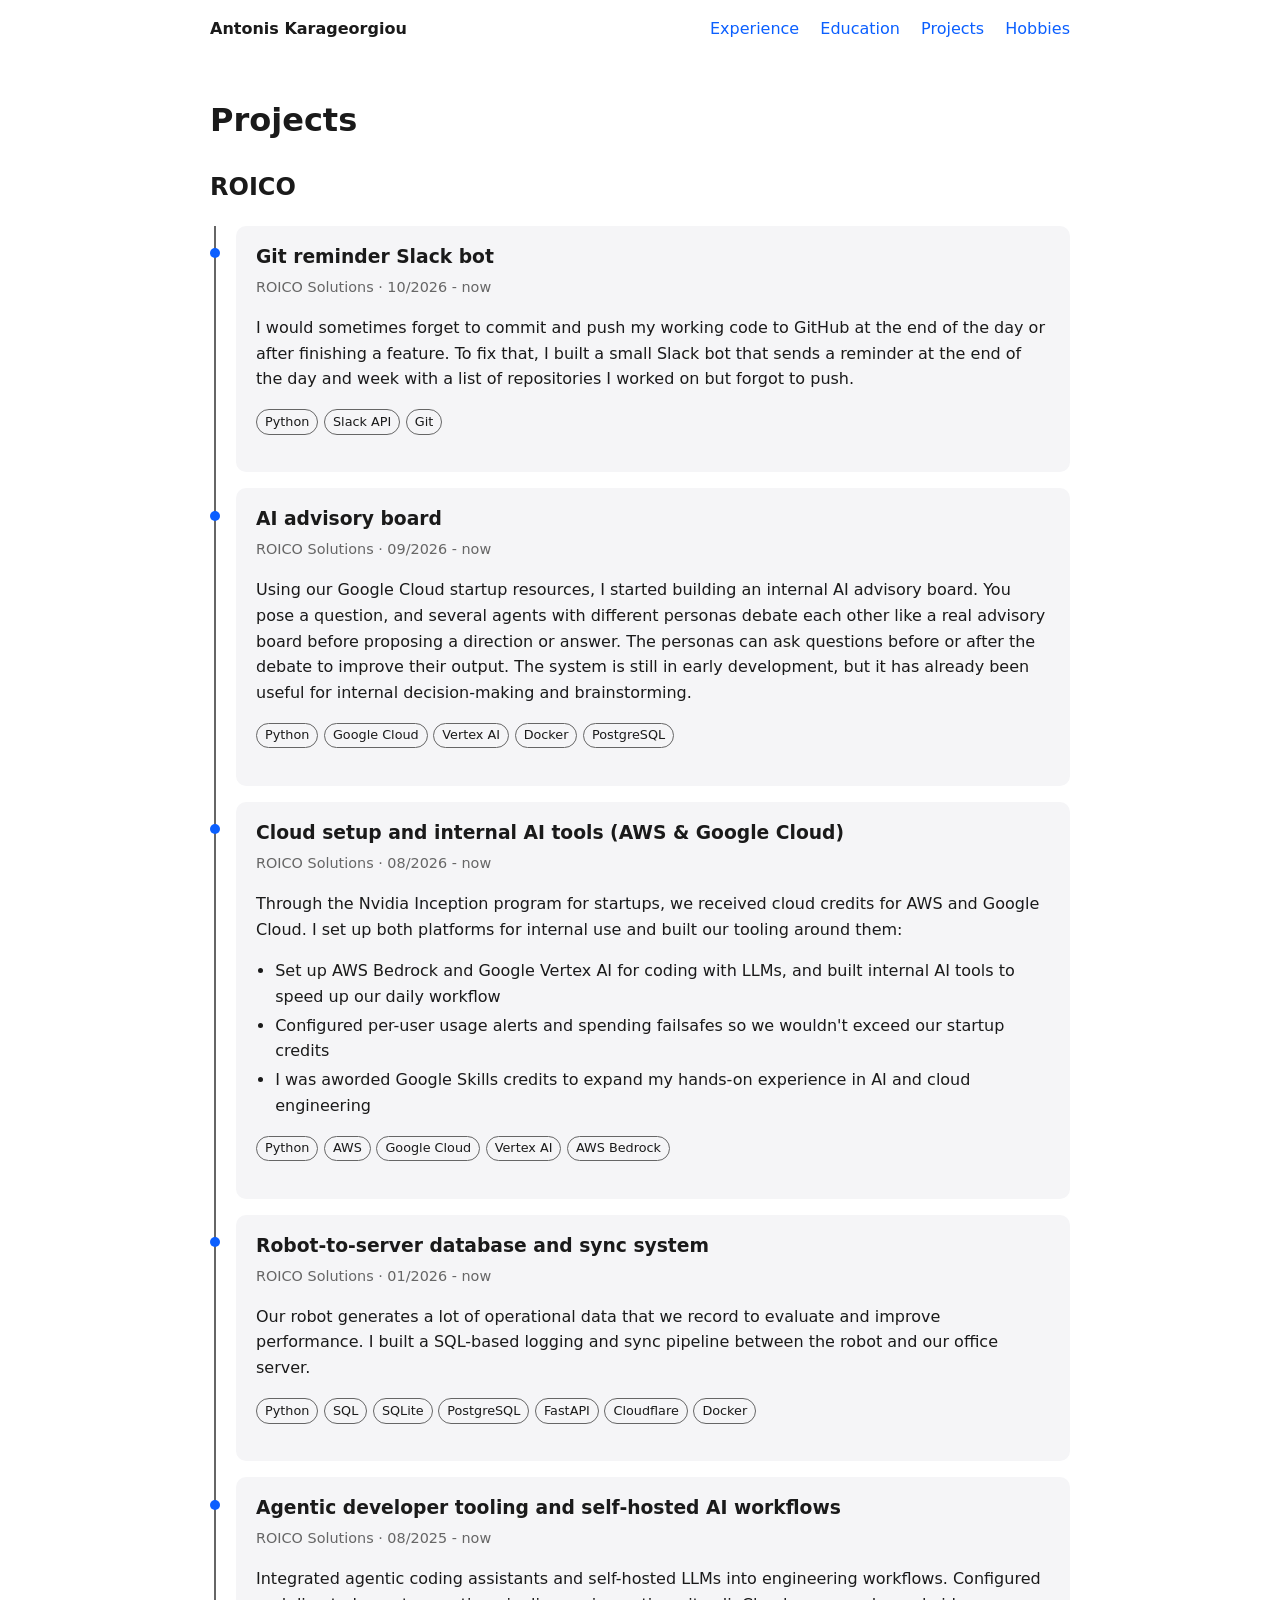
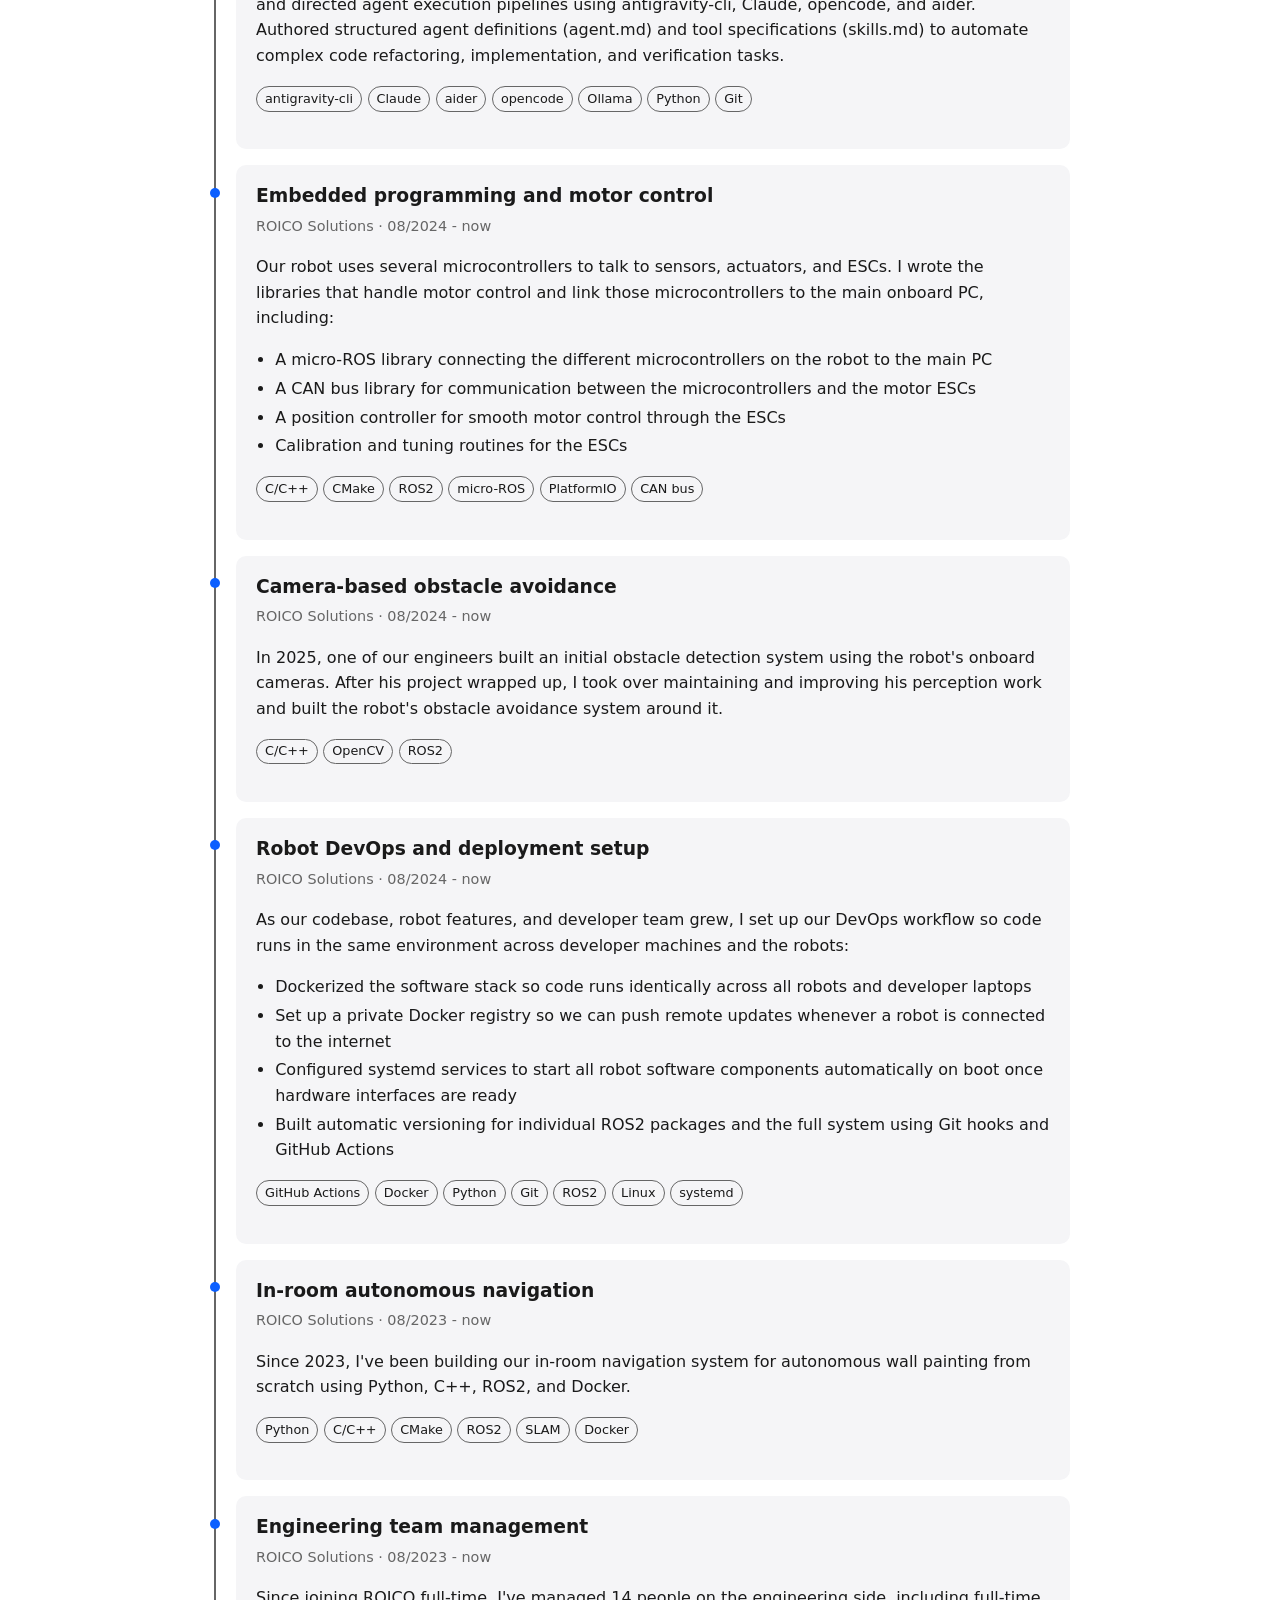
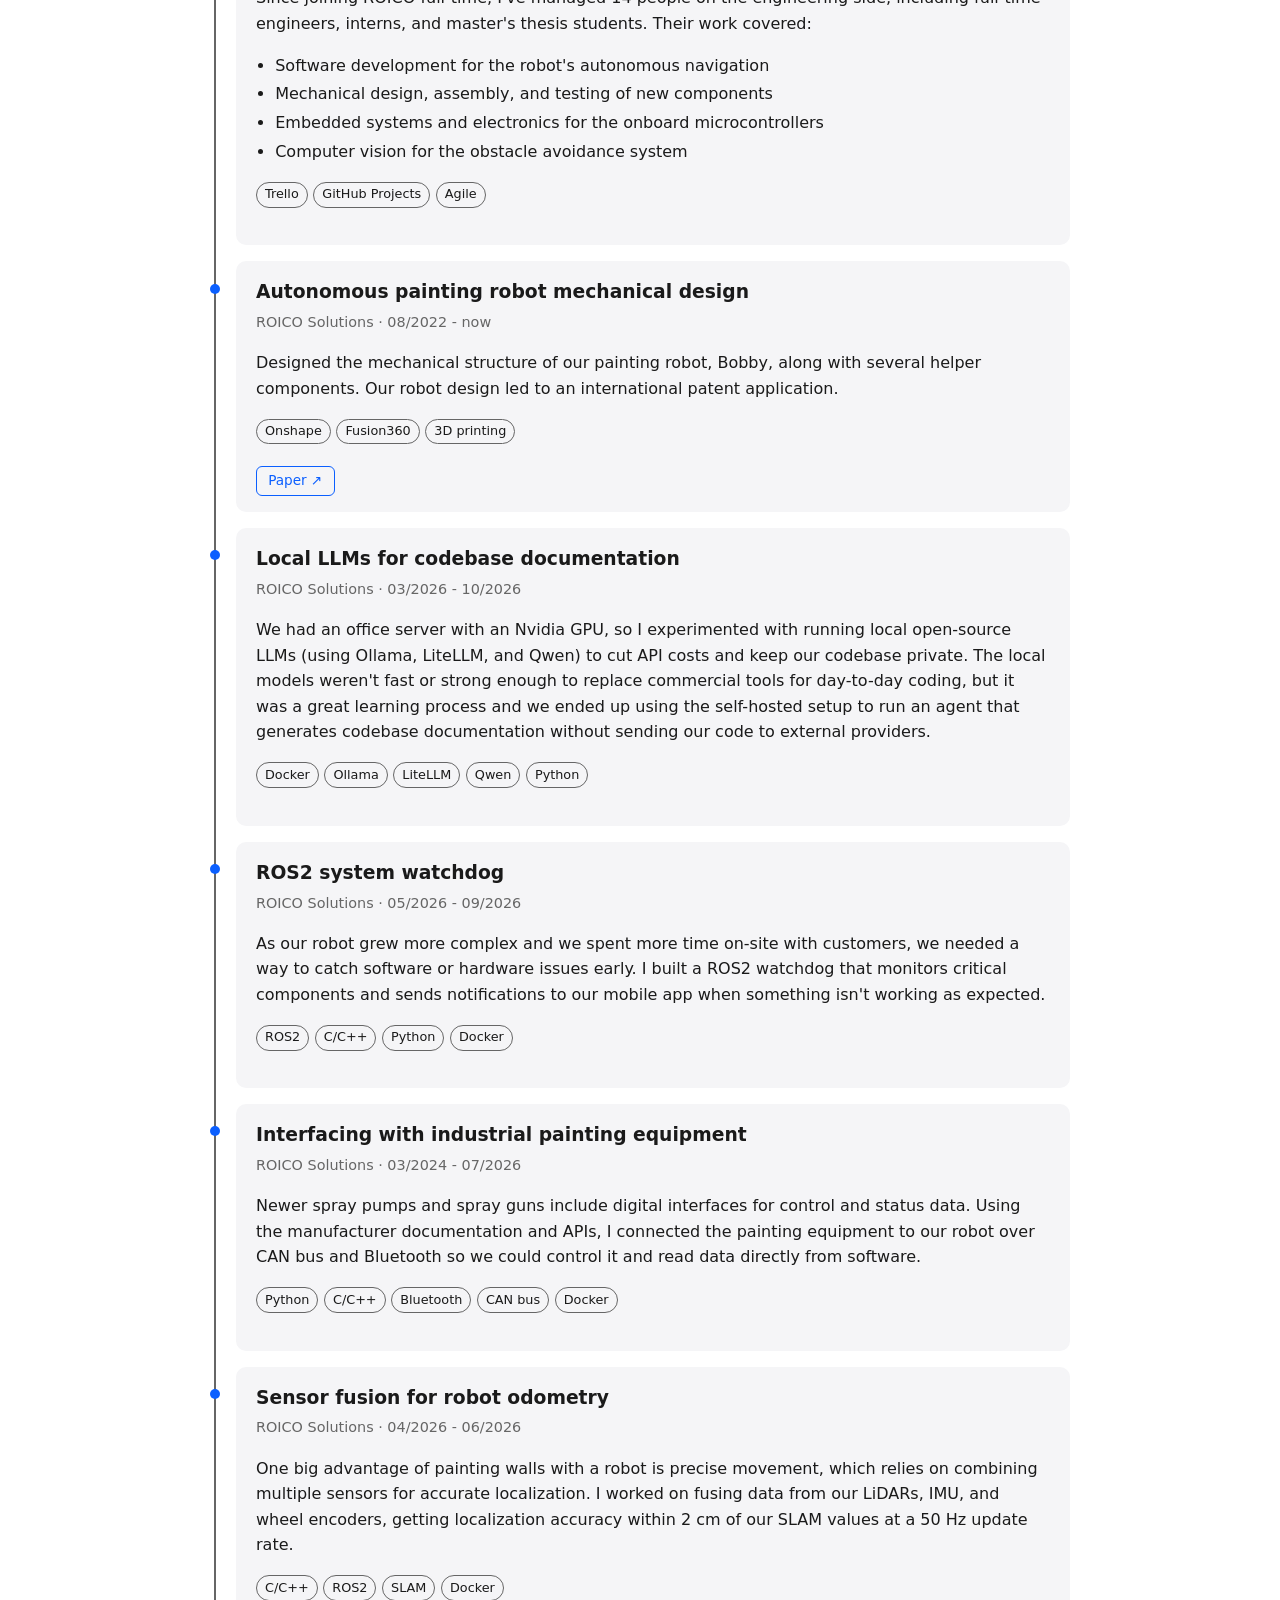
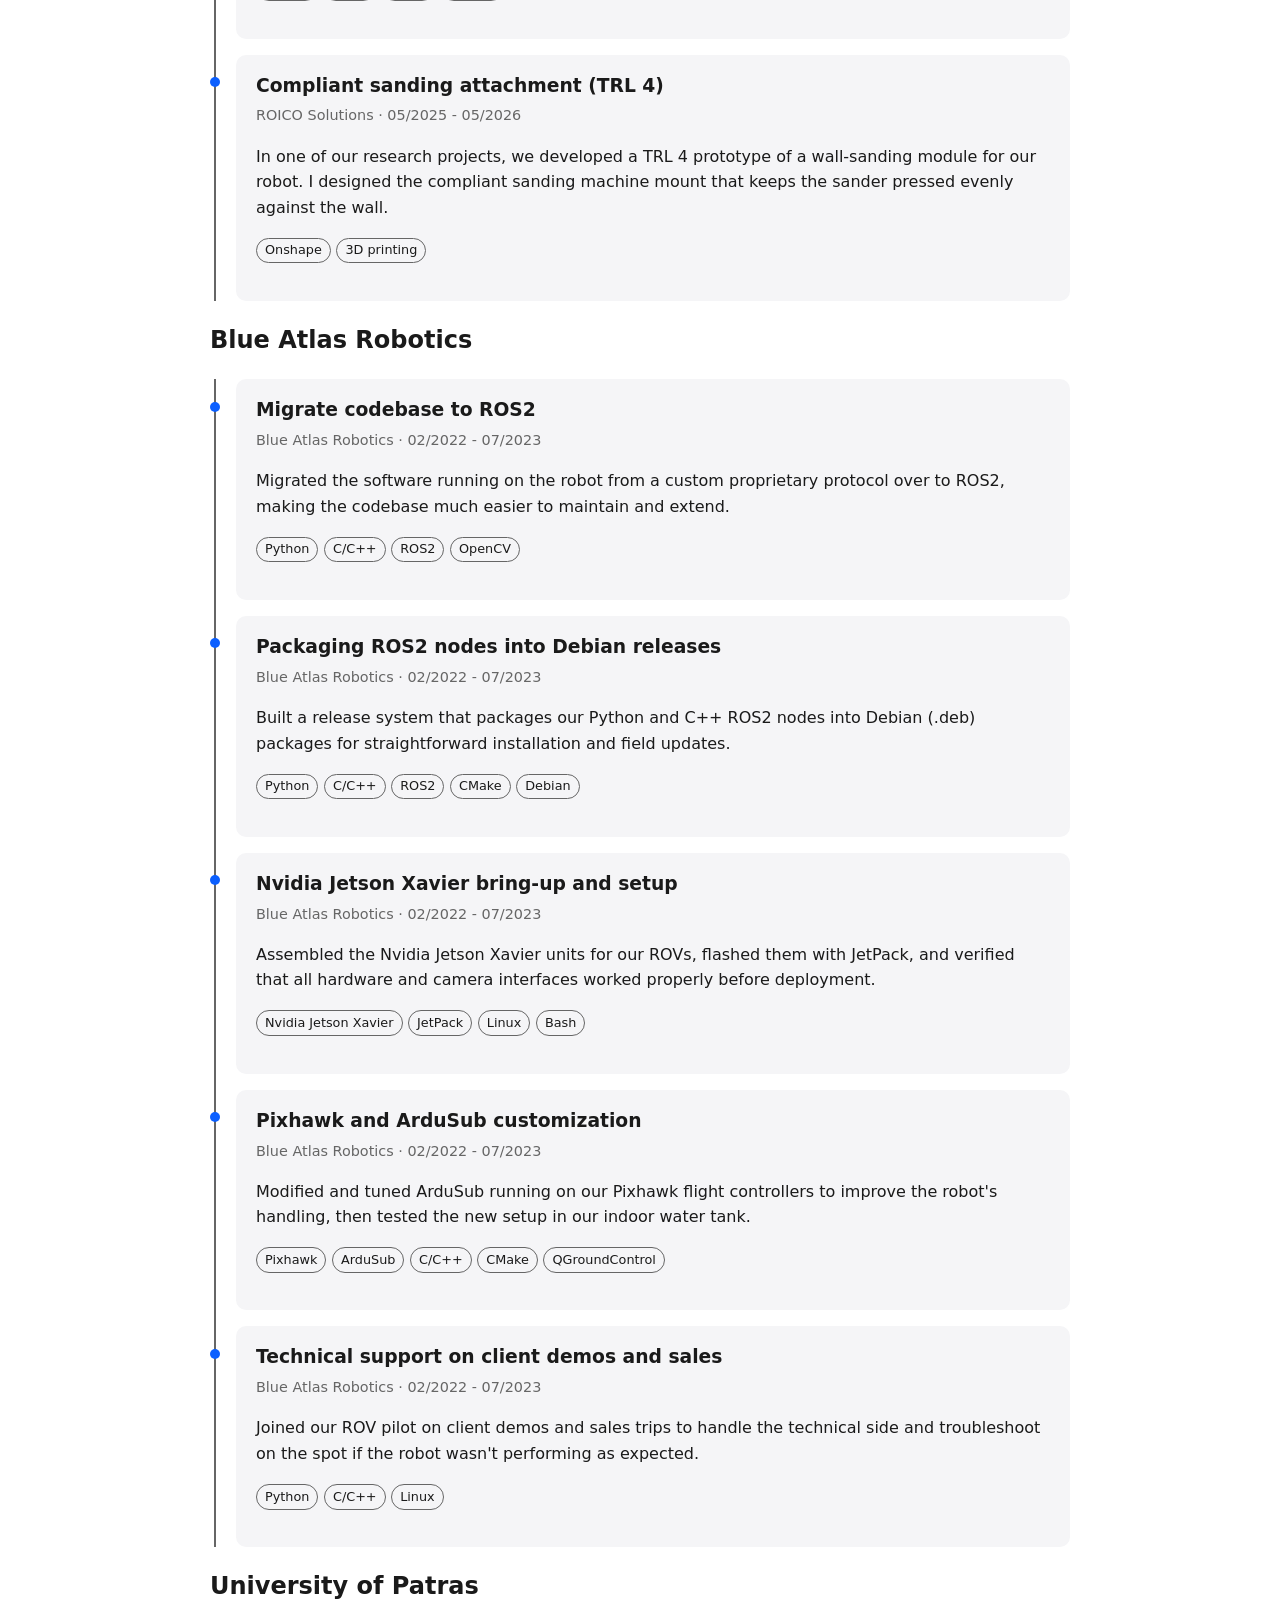
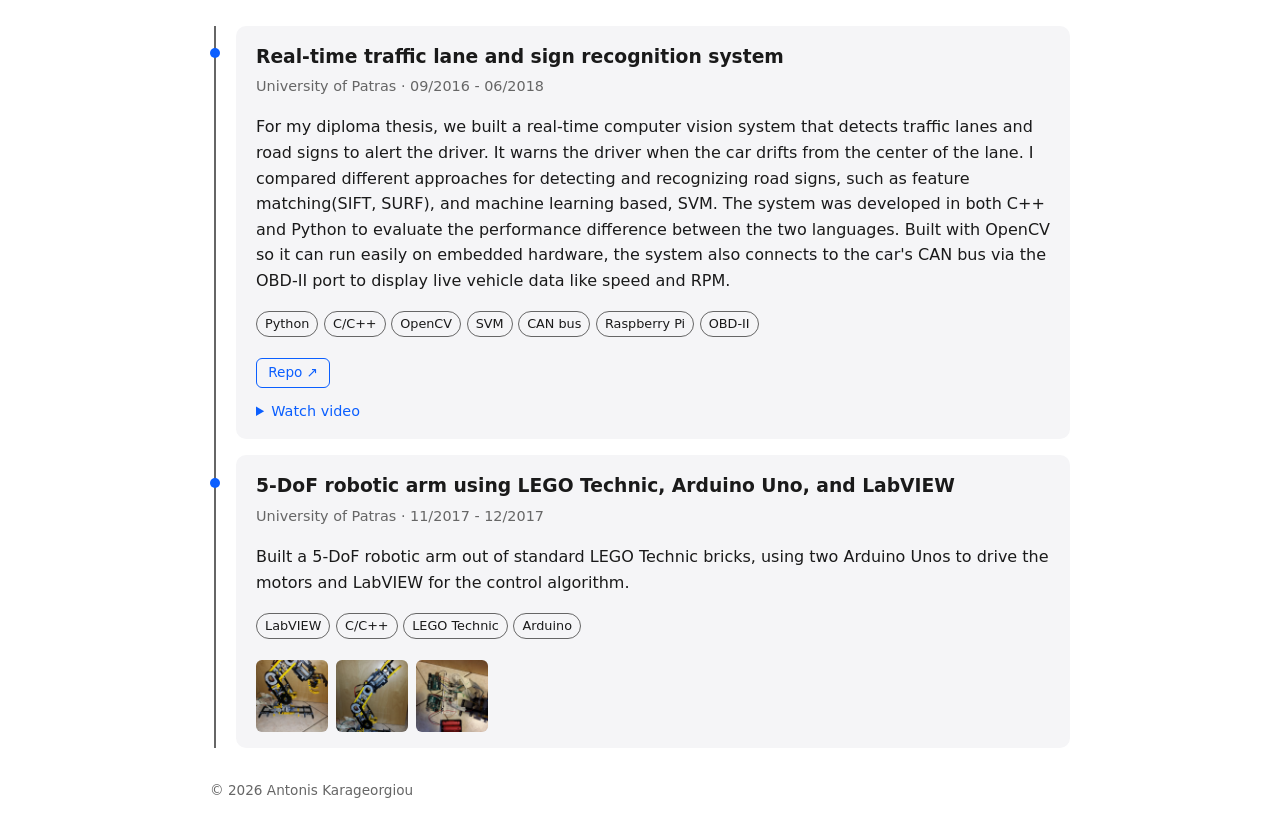
==== projects/index.html @ 55e0222f "deploy: antonikaras/cv-source@4b250786e51c00b55dc72531f0bfb9d97d640567" ====
<!doctype html>
<html lang="en">
<head>
  <meta charset="utf-8">
  <meta name="viewport" content="width=device-width, initial-scale=1">
  <title>Projects · Antonis Karageorgiou</title>
  <link rel="stylesheet" href="/assets/css/style.css">
</head>
<dialog id="lightbox">
  <button type="button" class="lb-close" aria-label="Close">×</button>
  <button type="button" class="lb-nav lb-prev" aria-label="Previous photo">‹</button>
  <img alt="">
  <button type="button" class="lb-nav lb-next" aria-label="Next photo">›</button>
  <p class="lb-count"></p>
</dialog>
<script>
  (function () {
    var dlg = document.getElementById('lightbox');
    var img = dlg.querySelector('img');
    var count = dlg.querySelector('.lb-count');
    var items = [];
    var index = 0;

    function show(i) {
      index = (i + items.length) % items.length;
      img.src = items[index].href;
      img.alt = items[index].querySelector('img').alt;
      count.textContent = items.length > 1 ? (index + 1) + ' / ' + items.length : '';
      dlg.classList.toggle('single', items.length < 2);
    }

    document.addEventListener('click', function (e) {
      var a = e.target.closest('a.thumb');
      if (a) {
        e.preventDefault();
        items = Array.prototype.slice.call(a.closest('.gallery').querySelectorAll('a.thumb'));
        show(items.indexOf(a));
        dlg.showModal();
        return;
      }
      if (!dlg.open) return;
      if (e.target.closest('.lb-prev')) show(index - 1);
      else if (e.target.closest('.lb-next')) show(index + 1);
      else if (e.target === dlg || e.target.closest('.lb-close')) dlg.close();
    });

    document.addEventListener('keydown', function (e) {
      if (!dlg.open || items.length < 2) return;
      if (e.key === 'ArrowLeft') { e.preventDefault(); show(index - 1); }
      if (e.key === 'ArrowRight') { e.preventDefault(); show(index + 1); }
    });

    var startX = null;
    dlg.addEventListener('touchstart', function (e) {
      startX = e.touches[0].clientX;
    }, { passive: true });
    dlg.addEventListener('touchend', function (e) {
      if (startX === null || items.length < 2) return;
      var dx = e.changedTouches[0].clientX - startX;
      if (Math.abs(dx) > 50) show(index + (dx < 0 ? 1 : -1));
      startX = null;
    });

    dlg.addEventListener('close', function () { img.removeAttribute('src'); });
  })();
</script>
<script>
  document.addEventListener('toggle', function (e) {
    var d = e.target;
    if (!d.matches || !d.matches('details.video-box') || !d.open) return;
    var f = d.querySelector('iframe[data-src]');
    if (f) { f.src = f.dataset.src; f.removeAttribute('data-src'); }
  }, true);
</script>

<body>
  <header class="wrap">
    <a class="brand" href="/">Antonis Karageorgiou</a>
    <nav>
      
        <a href="/experience/">Experience</a>
      
        <a href="/education/">Education</a>
      
        <a href="/projects/">Projects</a>
      
        <a href="/hobbies/">Hobbies</a>
      
    </nav>
  </header>
  <main class="wrap">
    <h1 id="projects">Projects</h1>










  
  
  
    
    
    
    
    

    <h2 id="roico-projects">ROICO</h2>
    <div class="stack">
      
        





<article class="card">
  <h3>Git reminder Slack bot</h3>
  
  <p class="meta">ROICO Solutions · 10/2026 - now</p>

  
  
    
    
      <p>I would sometimes forget to commit and push my working code to GitHub at the end of the day or after finishing a feature. To fix that, I built a small Slack bot that sends a reminder at the end of the day and week with a list of repositories I worked on but forgot to push.
</p>
    
  

  
    
  

  <p class="tags"><span>Python</span><span>Slack API</span><span>Git</span></p>

  

  

  
</article>

      
        





<article class="card">
  <h3>AI advisory board</h3>
  
  <p class="meta">ROICO Solutions · 09/2026 - now</p>

  
  
    
    
      <p>Using our Google Cloud startup resources, I started building an internal AI advisory board. You pose a question, and several agents with different personas debate each other like a real advisory board before proposing a direction or answer. The personas can ask questions before or after the debate to improve their output. The system is still in early development, but it has already been useful for internal decision-making and brainstorming.
</p>
    
  

  
    
  

  <p class="tags"><span>Python</span><span>Google Cloud</span><span>Vertex AI</span><span>Docker</span><span>PostgreSQL</span></p>

  

  

  
</article>

      
        





<article class="card">
  <h3>Cloud setup and internal AI tools (AWS & Google Cloud)</h3>
  
  <p class="meta">ROICO Solutions · 08/2026 - now</p>

  
  
    
    
      <p>Through the Nvidia Inception program for startups, we received cloud credits for AWS and Google Cloud. I set up both platforms for internal use and built our tooling around them:
</p>
    
  

  
    
      <ul class="summary"><li>Set up AWS Bedrock and Google Vertex AI for coding with LLMs, and built internal AI tools to speed up our daily workflow</li><li>Configured per-user usage alerts and spending failsafes so we wouldn't exceed our startup credits</li><li>I was aworded Google Skills credits to expand my hands-on experience in AI and cloud engineering</li></ul>
    
  

  <p class="tags"><span>Python</span><span>AWS</span><span>Google Cloud</span><span>Vertex AI</span><span>AWS Bedrock</span></p>

  

  

  
</article>

      
        





<article class="card">
  <h3>Robot-to-server database and sync system</h3>
  
  <p class="meta">ROICO Solutions · 01/2026 - now</p>

  
  
    
    
      <p>Our robot generates a lot of operational data that we record to evaluate and improve performance. I built a SQL-based logging and sync pipeline between the robot and our office server.
</p>
    
  

  
    
  

  <p class="tags"><span>Python</span><span>SQL</span><span>SQLite</span><span>PostgreSQL</span><span>FastAPI</span><span>Cloudflare</span><span>Docker</span></p>

  

  

  
</article>

      
        





<article class="card">
  <h3>Agentic developer tooling and self-hosted AI workflows</h3>
  
  <p class="meta">ROICO Solutions · 08/2025 - now</p>

  
  
    
    
      <p>Integrated agentic coding assistants and self-hosted LLMs into engineering workflows. Configured and directed agent execution pipelines using antigravity-cli, Claude, opencode, and aider. Authored structured agent definitions (agent.md) and tool specifications (skills.md) to automate complex code refactoring, implementation, and verification tasks.
</p>
    
  

  
    
  

  <p class="tags"><span>antigravity-cli</span><span>Claude</span><span>aider</span><span>opencode</span><span>Ollama</span><span>Python</span><span>Git</span></p>

  

  

  
</article>

      
        





<article class="card">
  <h3>Embedded programming and motor control</h3>
  
  <p class="meta">ROICO Solutions · 08/2024 - now</p>

  
  
    
    
      <p>Our robot uses several microcontrollers to talk to sensors, actuators, and ESCs. I wrote the libraries that handle motor control and link those microcontrollers to the main onboard PC, including:
</p>
    
  

  
    
      <ul class="summary"><li>A micro-ROS library connecting the different microcontrollers on the robot to the main PC</li><li>A CAN bus library for communication between the microcontrollers and the motor ESCs</li><li>A position controller for smooth motor control through the ESCs</li><li>Calibration and tuning routines for the ESCs</li></ul>
    
  

  <p class="tags"><span>C/C++</span><span>CMake</span><span>ROS2</span><span>micro-ROS</span><span>PlatformIO</span><span>CAN bus</span></p>

  

  

  
</article>

      
        





<article class="card">
  <h3>Camera-based obstacle avoidance</h3>
  
  <p class="meta">ROICO Solutions · 08/2024 - now</p>

  
  
    
    
      <p>In 2025, one of our engineers built an initial obstacle detection system using the robot's onboard cameras. After his project wrapped up, I took over maintaining and improving his perception work and built the robot's obstacle avoidance system around it.
</p>
    
  

  
    
  

  <p class="tags"><span>C/C++</span><span>OpenCV</span><span>ROS2</span></p>

  

  

  
</article>

      
        





<article class="card">
  <h3>Robot DevOps and deployment setup</h3>
  
  <p class="meta">ROICO Solutions · 08/2024 - now</p>

  
  
    
    
      <p>As our codebase, robot features, and developer team grew, I set up our DevOps workflow so code runs in the same environment across developer machines and the robots:
</p>
    
  

  
    
      <ul class="summary"><li>Dockerized the software stack so code runs identically across all robots and developer laptops</li><li>Set up a private Docker registry so we can push remote updates whenever a robot is connected to the internet</li><li>Configured systemd services to start all robot software components automatically on boot once hardware interfaces are ready</li><li>Built automatic versioning for individual ROS2 packages and the full system using Git hooks and GitHub Actions</li></ul>
    
  

  <p class="tags"><span>GitHub Actions</span><span>Docker</span><span>Python</span><span>Git</span><span>ROS2</span><span>Linux</span><span>systemd</span></p>

  

  

  
</article>

      
        





<article class="card">
  <h3>In-room autonomous navigation</h3>
  
  <p class="meta">ROICO Solutions · 08/2023 - now</p>

  
  
    
    
      <p>Since 2023, I've been building our in-room navigation system for autonomous wall painting from scratch using Python, C++, ROS2, and Docker.
</p>
    
  

  
    
  

  <p class="tags"><span>Python</span><span>C/C++</span><span>CMake</span><span>ROS2</span><span>SLAM</span><span>Docker</span></p>

  

  

  
</article>

      
        





<article class="card">
  <h3>Engineering team management</h3>
  
  <p class="meta">ROICO Solutions · 08/2023 - now</p>

  
  
    
    
      <p>Since joining ROICO full-time, I've managed 14 people on the engineering side, including full-time engineers, interns, and master's thesis students. Their work covered:
</p>
    
  

  
    
      <ul class="summary"><li>Software development for the robot's autonomous navigation</li><li>Mechanical design, assembly, and testing of new components</li><li>Embedded systems and electronics for the onboard microcontrollers</li><li>Computer vision for the obstacle avoidance system</li></ul>
    
  

  <p class="tags"><span>Trello</span><span>GitHub Projects</span><span>Agile</span></p>

  

  

  
</article>

      
        





<article class="card">
  <h3>Autonomous painting robot mechanical design</h3>
  
  <p class="meta">ROICO Solutions · 08/2022 - now</p>

  
  
    
    
      <p>Designed the mechanical structure of our painting robot, Bobby, along with several helper components. Our robot design led to an international patent application.
</p>
    
  

  
    
  

  <p class="tags"><span>Onshape</span><span>Fusion360</span><span>3D printing</span></p>

  
  <p class="links">
    
      
        
          <a href="https://patents.google.com/patent/WO2025176826A1/en" target="_blank" rel="noopener noreferrer">Paper ↗</a>
        
      
    
  </p>
  

  

  
</article>

      
        





<article class="card">
  <h3>Local LLMs for codebase documentation</h3>
  
  <p class="meta">ROICO Solutions · 03/2026 - 10/2026</p>

  
  
    
    
      <p>We had an office server with an Nvidia GPU, so I experimented with running local open-source LLMs (using Ollama, LiteLLM, and Qwen) to cut API costs and keep our codebase private. The local models weren't fast or strong enough to replace commercial tools for day-to-day coding, but it was a great learning process and we ended up using the self-hosted setup to run an agent that generates codebase documentation without sending our code to external providers.
</p>
    
  

  
    
  

  <p class="tags"><span>Docker</span><span>Ollama</span><span>LiteLLM</span><span>Qwen</span><span>Python</span></p>

  

  

  
</article>

      
        





<article class="card">
  <h3>ROS2 system watchdog</h3>
  
  <p class="meta">ROICO Solutions · 05/2026 - 09/2026</p>

  
  
    
    
      <p>As our robot grew more complex and we spent more time on-site with customers, we needed a way to catch software or hardware issues early. I built a ROS2 watchdog that monitors critical components and sends notifications to our mobile app when something isn't working as expected.
</p>
    
  

  
    
  

  <p class="tags"><span>ROS2</span><span>C/C++</span><span>Python</span><span>Docker</span></p>

  

  

  
</article>

      
        





<article class="card">
  <h3>Interfacing with industrial painting equipment</h3>
  
  <p class="meta">ROICO Solutions · 03/2024 - 07/2026</p>

  
  
    
    
      <p>Newer spray pumps and spray guns include digital interfaces for control and status data. Using the manufacturer documentation and APIs, I connected the painting equipment to our robot over CAN bus and Bluetooth so we could control it and read data directly from software.
</p>
    
  

  
    
  

  <p class="tags"><span>Python</span><span>C/C++</span><span>Bluetooth</span><span>CAN bus</span><span>Docker</span></p>

  

  

  
</article>

      
        





<article class="card">
  <h3>Sensor fusion for robot odometry</h3>
  
  <p class="meta">ROICO Solutions · 04/2026 - 06/2026</p>

  
  
    
    
      <p>One big advantage of painting walls with a robot is precise movement, which relies on combining multiple sensors for accurate localization. I worked on fusing data from our LiDARs, IMU, and wheel encoders, getting localization accuracy within 2 cm of our SLAM values at a 50 Hz update rate.
</p>
    
  

  
    
  

  <p class="tags"><span>C/C++</span><span>ROS2</span><span>SLAM</span><span>Docker</span></p>

  

  

  
</article>

      
        





<article class="card">
  <h3>Compliant sanding attachment (TRL 4)</h3>
  
  <p class="meta">ROICO Solutions · 05/2025 - 05/2026</p>

  
  
    
    
      <p>In one of our research projects, we developed a TRL 4 prototype of a wall-sanding module for our robot. I designed the compliant sanding machine mount that keeps the sander pressed evenly against the wall.
</p>
    
  

  
    
  

  <p class="tags"><span>Onshape</span><span>3D printing</span></p>

  

  

  
</article>

      
    </div>
  

  
  
  
    
    
    
    
    

    <h2 id="blue-atlas-robotics-projects">Blue Atlas Robotics</h2>
    <div class="stack">
      
        





<article class="card">
  <h3>Migrate codebase to ROS2</h3>
  
  <p class="meta">Blue Atlas Robotics · 02/2022 - 07/2023</p>

  
  
    
    
      <p>Migrated the software running on the robot from a custom proprietary protocol over to ROS2, making the codebase much easier to maintain and extend.
</p>
    
  

  
    
  

  <p class="tags"><span>Python</span><span>C/C++</span><span>ROS2</span><span>OpenCV</span></p>

  

  

  
</article>

      
        





<article class="card">
  <h3>Packaging ROS2 nodes into Debian releases</h3>
  
  <p class="meta">Blue Atlas Robotics · 02/2022 - 07/2023</p>

  
  
    
    
      <p>Built a release system that packages our Python and C++ ROS2 nodes into Debian (.deb) packages for straightforward installation and field updates.
</p>
    
  

  
    
  

  <p class="tags"><span>Python</span><span>C/C++</span><span>ROS2</span><span>CMake</span><span>Debian</span></p>

  

  

  
</article>

      
        





<article class="card">
  <h3>Nvidia Jetson Xavier bring-up and setup</h3>
  
  <p class="meta">Blue Atlas Robotics · 02/2022 - 07/2023</p>

  
  
    
    
      <p>Assembled the Nvidia Jetson Xavier units for our ROVs, flashed them with JetPack, and verified that all hardware and camera interfaces worked properly before deployment.
</p>
    
  

  
    
  

  <p class="tags"><span>Nvidia Jetson Xavier</span><span>JetPack</span><span>Linux</span><span>Bash</span></p>

  

  

  
</article>

      
        





<article class="card">
  <h3>Pixhawk and ArduSub customization</h3>
  
  <p class="meta">Blue Atlas Robotics · 02/2022 - 07/2023</p>

  
  
    
    
      <p>Modified and tuned ArduSub running on our Pixhawk flight controllers to improve the robot's handling, then tested the new setup in our indoor water tank.
</p>
    
  

  
    
  

  <p class="tags"><span>Pixhawk</span><span>ArduSub</span><span>C/C++</span><span>CMake</span><span>QGroundControl</span></p>

  

  

  
</article>

      
        





<article class="card">
  <h3>Technical support on client demos and sales</h3>
  
  <p class="meta">Blue Atlas Robotics · 02/2022 - 07/2023</p>

  
  
    
    
      <p>Joined our ROV pilot on client demos and sales trips to handle the technical side and troubleshoot on the spot if the robot wasn't performing as expected.
</p>
    
  

  
    
  

  <p class="tags"><span>Python</span><span>C/C++</span><span>Linux</span></p>

  

  

  
</article>

      
    </div>
  

  
  
  
    
    
    
    
    

    <h2 id="university-of-patras-projects">University of Patras</h2>
    <div class="stack">
      
        





<article class="card">
  <h3>Real-time traffic lane and sign recognition system</h3>
  
  <p class="meta">University of Patras · 09/2016 - 06/2018</p>

  
  
    
    
      <p>For my diploma thesis, we built a real-time computer vision system that detects traffic lanes and road signs to alert the driver. It warns the driver when the car drifts from the center of the lane. I compared different approaches for detecting and recognizing road signs, such as feature matching(SIFT, SURF), and machine learning based, SVM. The system was developed in both C++ and Python to evaluate the performance difference between the two languages. Built with OpenCV so it can run easily on embedded hardware, the system also connects to the car's CAN bus via the OBD-II port to display live vehicle data like speed and RPM.
</p>
    
  

  
    
  

  <p class="tags"><span>Python</span><span>C/C++</span><span>OpenCV</span><span>SVM</span><span>CAN bus</span><span>Raspberry Pi</span><span>OBD-II</span></p>

  
  <p class="links">
    
      
        
          <a href="https://github.com/antonikaras/Traffic-Lane-and-Sign-Recognition-System" target="_blank" rel="noopener noreferrer">Repo ↗</a>
        
      
    
      
        
      
    
  </p>
  

  
  <details class="video-box" ontoggle="if(this.open){var f=this.querySelector('iframe[data-src]');if(f){f.src=f.dataset.src;f.removeAttribute('data-src');}}">
    <summary>Watch video</summary>
    
    <iframe class="video" data-src="https://www.youtube-nocookie.com/embed/EJrsVlQcJq4"
            title="Real-time traffic lane and sign recognition system video" allowfullscreen></iframe>
    
  </details>
  

  
</article>

      
        





<article class="card">
  <h3>5-DoF robotic arm using LEGO Technic, Arduino Uno, and LabVIEW</h3>
  
  <p class="meta">University of Patras · 11/2017 - 12/2017</p>

  
  
    
    
      <p>Built a 5-DoF robotic arm out of standard LEGO Technic bricks, using two Arduino Unos to drive the motors and LabVIEW for the control algorithm.
</p>
    
  

  
    
  

  <p class="tags"><span>LabVIEW</span><span>C/C++</span><span>LEGO Technic</span><span>Arduino</span></p>

  

  

  
  <div class="gallery">
    
    <a class="thumb" href="/assets/media/lego_robotic_arm/20171217_104708.jpg">
      <img src="/assets/media/lego_robotic_arm/20171217_104708.jpg" alt="5-DoF robotic arm using LEGO Technic, Arduino Uno, and LabVIEW, photo 1" loading="lazy">
    </a>
    
    <a class="thumb" href="/assets/media/lego_robotic_arm/20171217_104732.jpg">
      <img src="/assets/media/lego_robotic_arm/20171217_104732.jpg" alt="5-DoF robotic arm using LEGO Technic, Arduino Uno, and LabVIEW, photo 2" loading="lazy">
    </a>
    
    <a class="thumb" href="/assets/media/lego_robotic_arm/20171217_121708.jpg">
      <img src="/assets/media/lego_robotic_arm/20171217_121708.jpg" alt="5-DoF robotic arm using LEGO Technic, Arduino Uno, and LabVIEW, photo 3" loading="lazy">
    </a>
    
  </div>
  
</article>

      
    </div>
  



  </main>
  <footer class="wrap">© 2026 Antonis Karageorgiou</footer>
</body>
</html>
---- assets/css/style.css ----
:root { --bg:#fff; --fg:#1a1a1a; --muted:#666; --card:#f5f5f7; --accent:#0b5fff; }
@media (prefers-color-scheme: dark) {
  :root { --bg:#111; --fg:#eee; --muted:#999; --card:#1c1c1f; --accent:#6ea0ff; }
}
body { margin:0; background:var(--bg); color:var(--fg);
       font:16px/1.6 system-ui, sans-serif; }
.wrap { max-width:860px; margin:0 auto; padding:1rem 1.25rem; }
header.wrap { display:flex; justify-content:space-between; align-items:center; }
a { color:var(--accent); text-decoration:none; }
.brand { font-weight:700; color:var(--fg); }
nav a { margin-left:1rem; }
.grid { display:grid; gap:1rem; grid-template-columns:repeat(auto-fit,minmax(260px,1fr)); }
.card { background:var(--card); padding:1rem 1.25rem; border-radius:10px; }
.card h3 { margin:0 0 .25rem; }
.meta { color:var(--muted); font-size:.9rem; margin:0 0 .5rem; }
.tags span { display:inline-block; font-size:.8rem; margin:0 .35rem .35rem 0;
             padding:.1rem .5rem; border-radius:99px; border:1px solid var(--muted); }
.gallery { display: flex; flex-wrap: wrap; gap: .5rem; margin-top: .75rem; }
.thumb img { display: block; width: 72px; height: 72px; object-fit: cover; border-radius: 6px; }
.thumb:hover img { outline: 2px solid var(--accent); }

#lightbox { border: 0; padding: 0; background: transparent; max-width: 95vw; max-height: 95vh; }
#lightbox::backdrop { background: rgba(0, 0, 0, .8); }
#lightbox img { display: block; max-width: 95vw; max-height: 90vh; border-radius: 8px; }
.lb-close { position: absolute; top: .25rem; right: .5rem; font-size: 2rem; line-height: 1;
            background: none; border: 0; color: #fff; cursor: pointer; }
.lb-nav { position: absolute; top: 50%; transform: translateY(-50%);
          font-size: 2.5rem; line-height: 1; padding: .25rem .75rem;
          background: rgba(0, 0, 0, .45); color: #fff; border: 0;
          border-radius: 6px; cursor: pointer; }
.lb-prev { left: .5rem; }
.lb-next { right: .5rem; }
.lb-count { position: absolute; bottom: .5rem; left: 50%; transform: translateX(-50%);
            margin: 0; padding: .1rem .6rem; border-radius: 99px;
            background: rgba(0, 0, 0, .55); color: #fff; font-size: .85rem; }
#lightbox.single .lb-nav,
#lightbox.single .lb-count { display: none; }
.card ul.summary { margin: 0 0 .75rem; padding-left: 1.2rem; }
.card ul.summary li { margin-bottom: .2rem; }
.links { display: flex; flex-wrap: wrap; gap: .5rem; margin: .75rem 0 0; }
.links a { font-size: .85rem; padding: .2rem .7rem; border-radius: 6px;
           border: 1px solid var(--accent); }
.links a:hover { background: var(--accent); color: #fff; }

details.video-box { margin-top: .75rem; }
details.video-box summary { cursor: pointer; color: var(--accent); font-size: .9rem; }
.video { display: block; width: 100%; aspect-ratio: 16 / 9; border: 0;
         border-radius: 8px; margin-top: .5rem; }
.video.reel { width: 360px; max-width: 100%; aspect-ratio: 9 / 16; }
.stack { display: flex; flex-direction: column; gap: 1rem;
         border-left: 2px solid var(--muted); padding-left: 1.25rem; margin-left: .25rem; }
.stack .card { position: relative; }
.stack .card::before { content: ""; position: absolute; left: -1.65rem; top: 1.4rem;
                       width: 10px; height: 10px; border-radius: 50%; background: var(--accent); }

.stack.single { border-left: 0; padding-left: 0; margin-left: 0; }
.stack.single .card::before { display: none; }
footer { color:var(--muted); font-size:.85rem; }
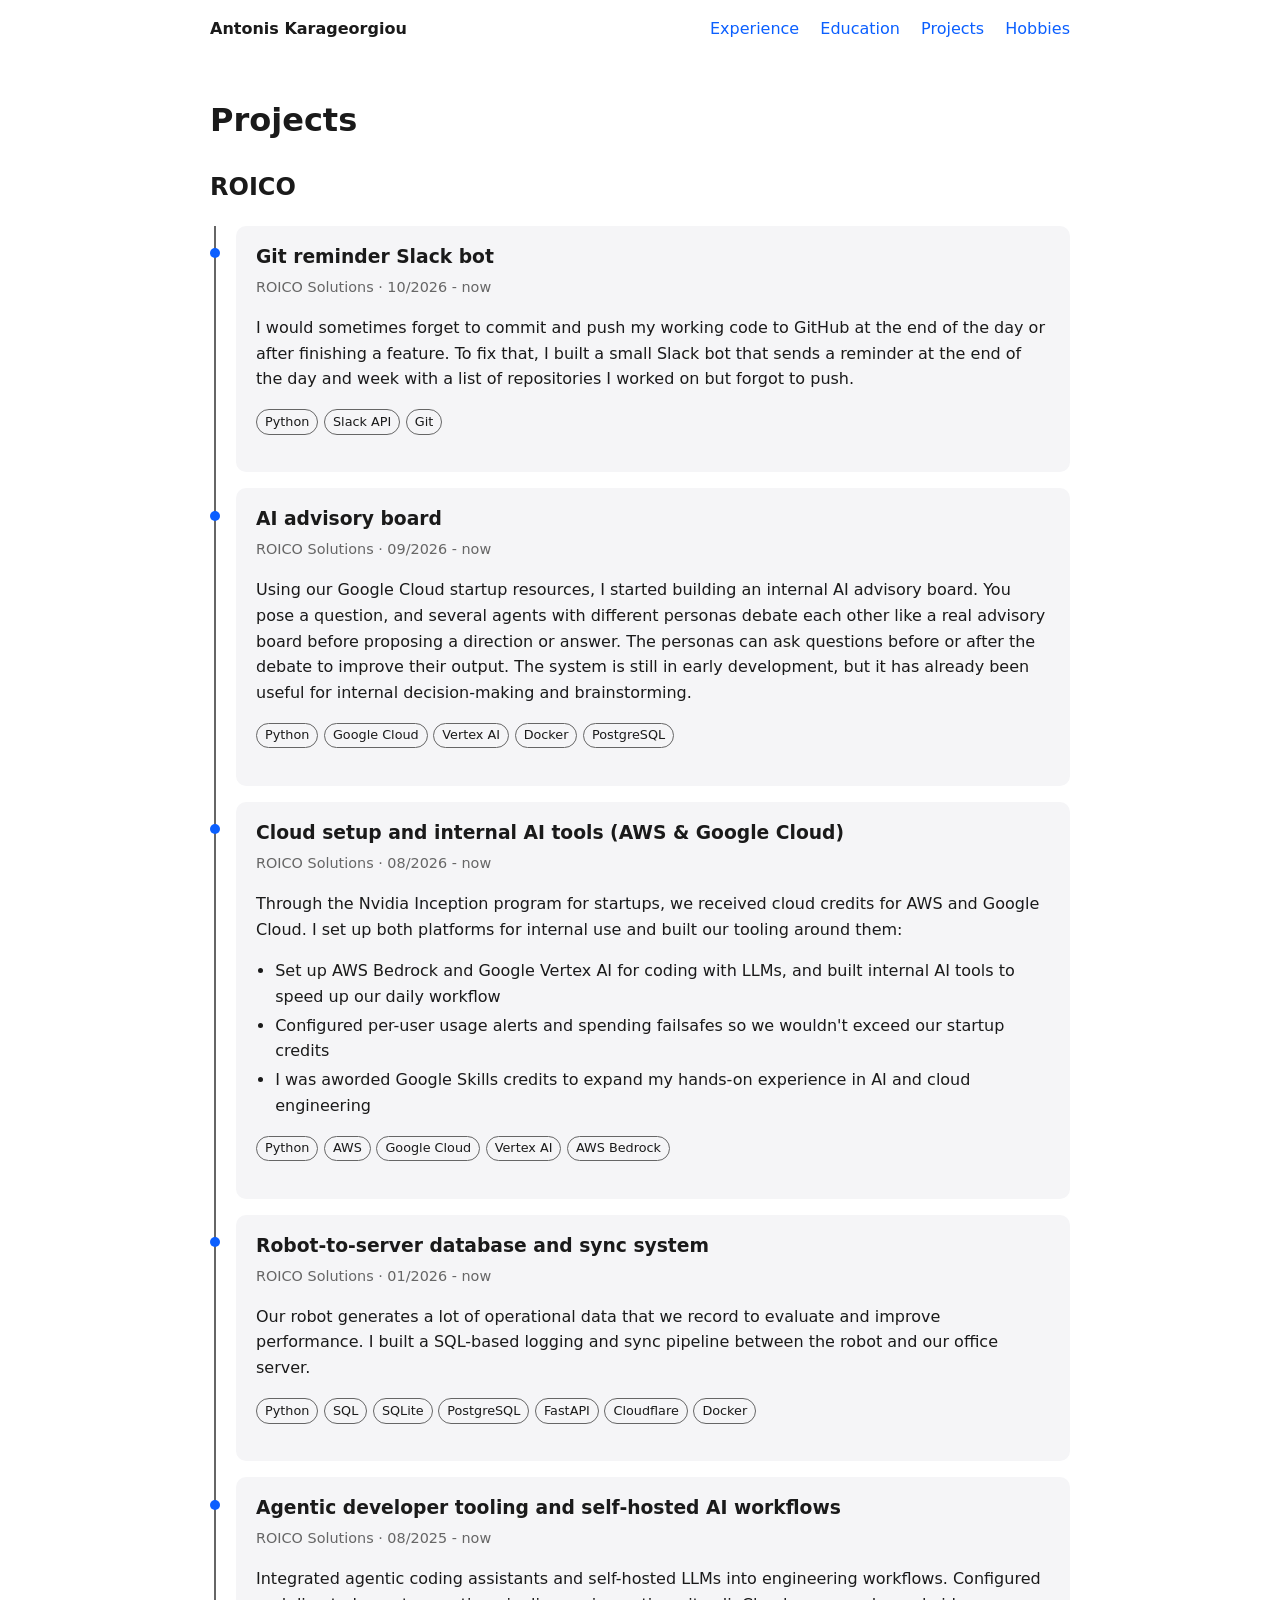
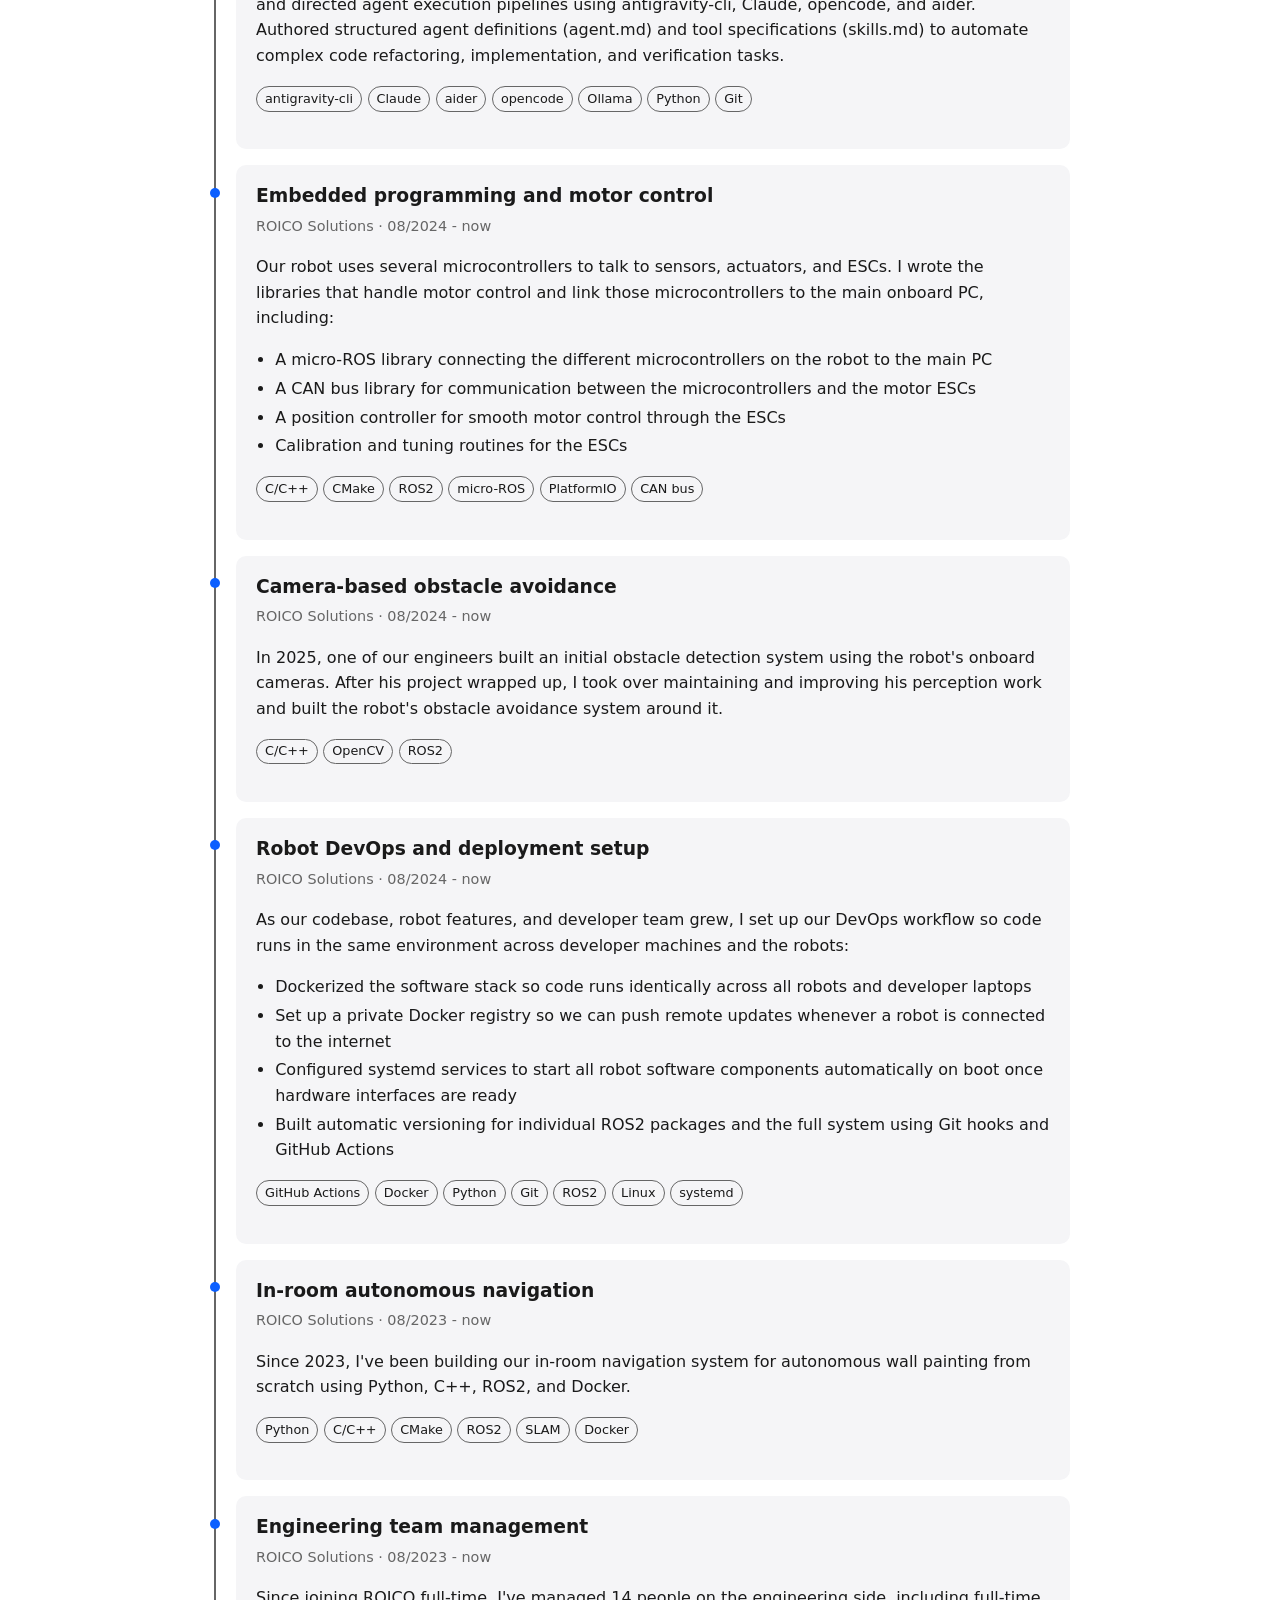
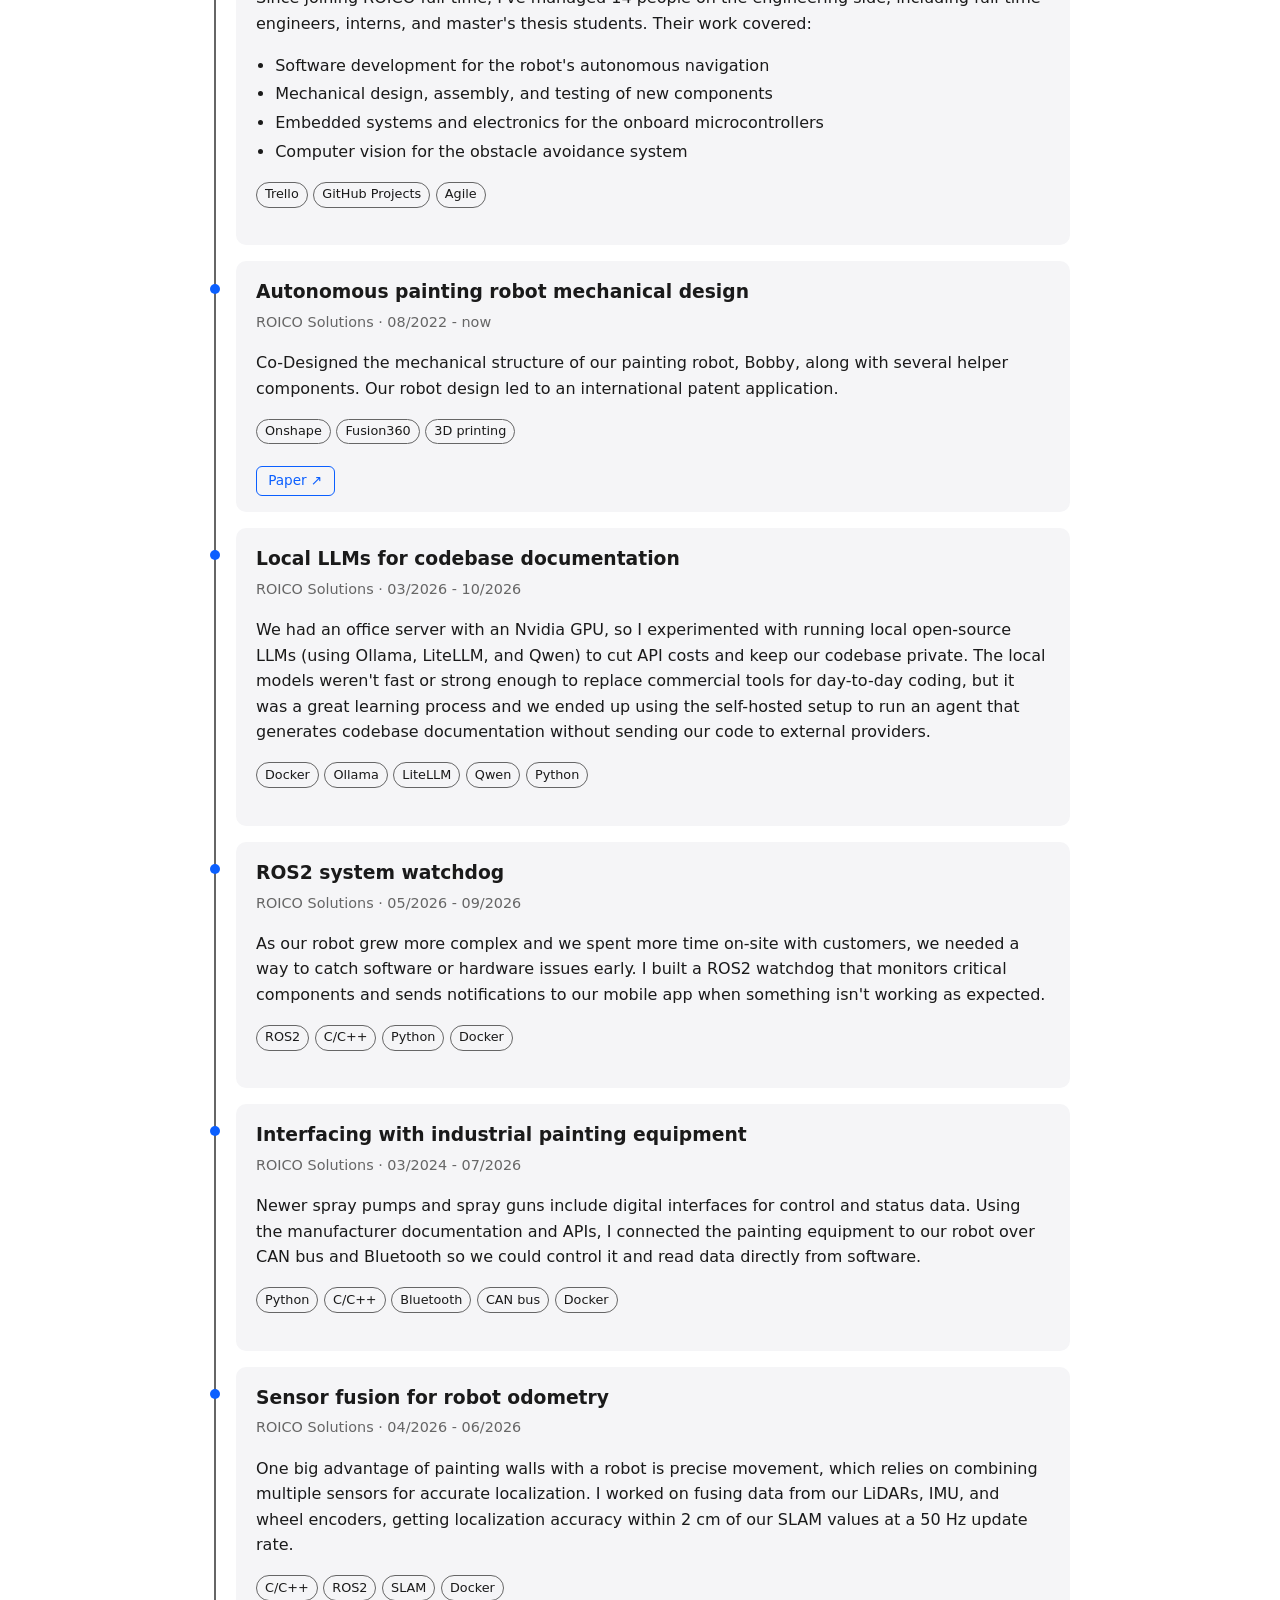
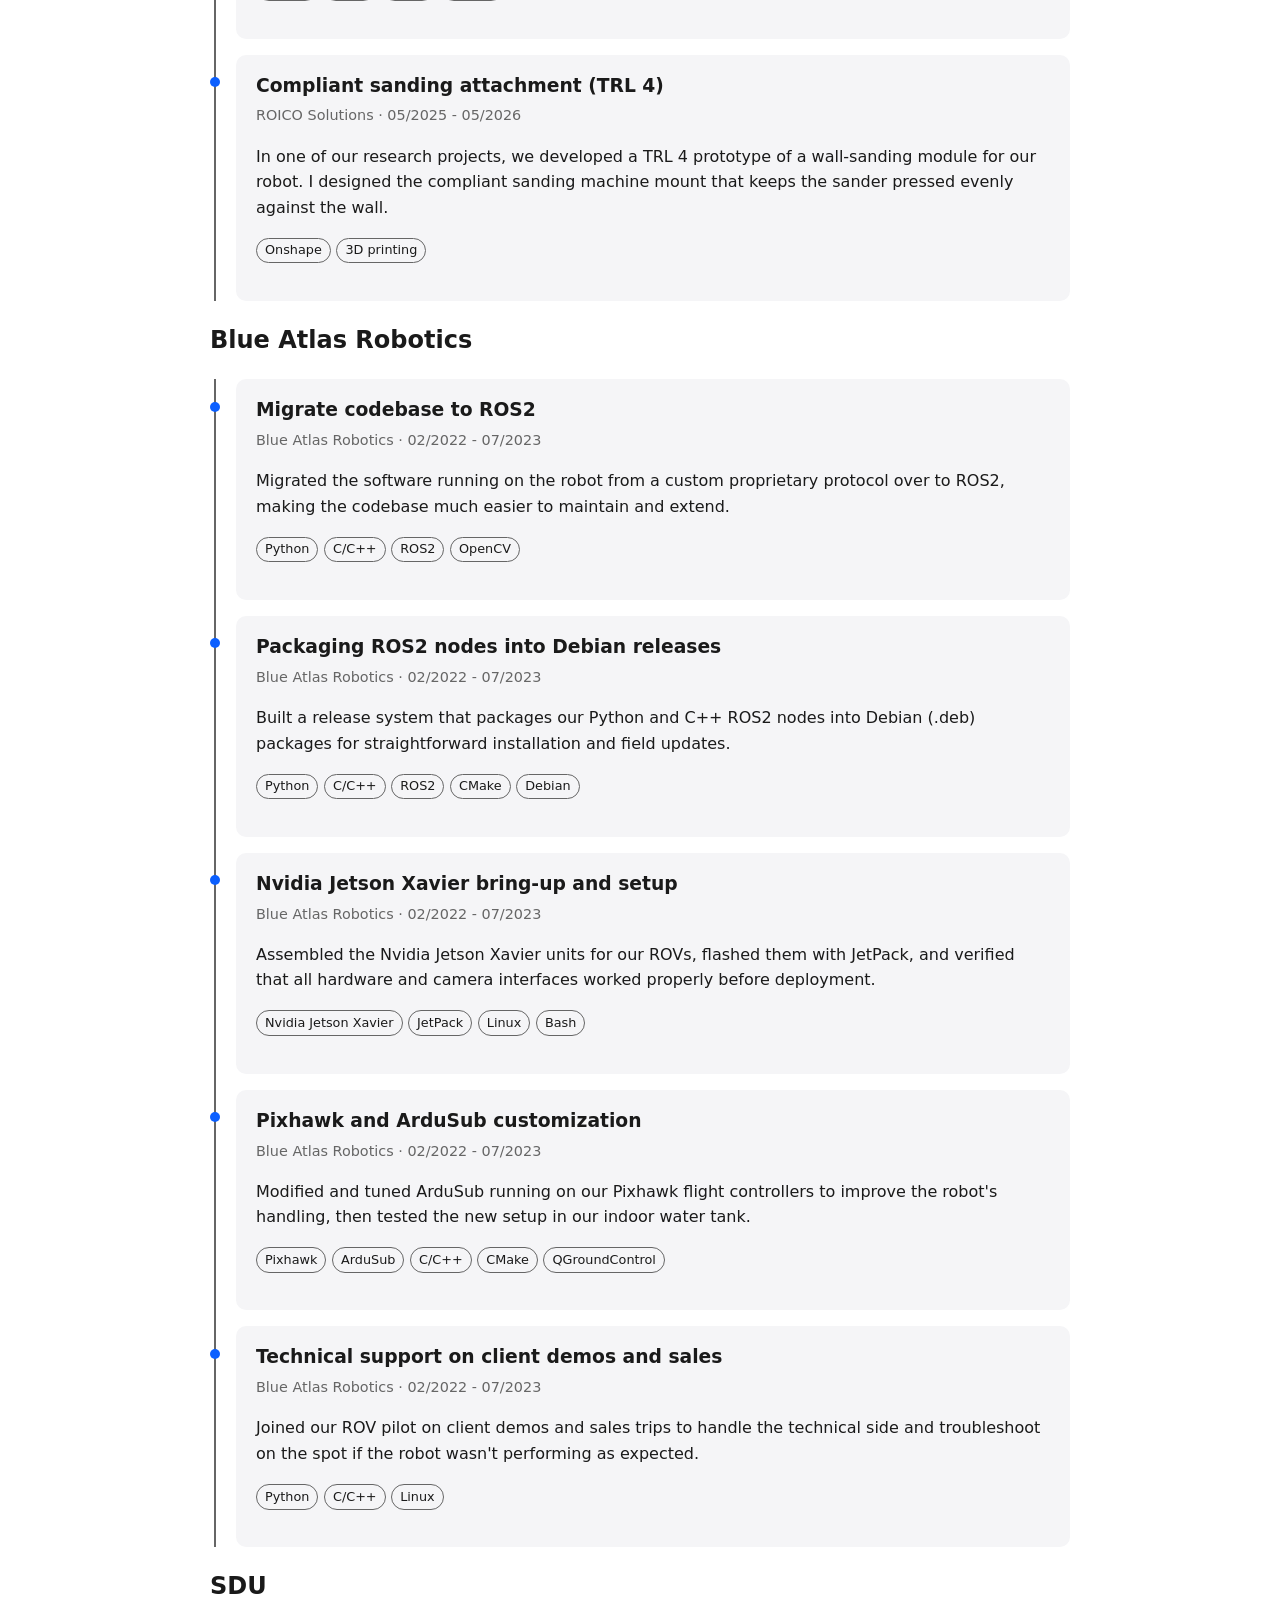
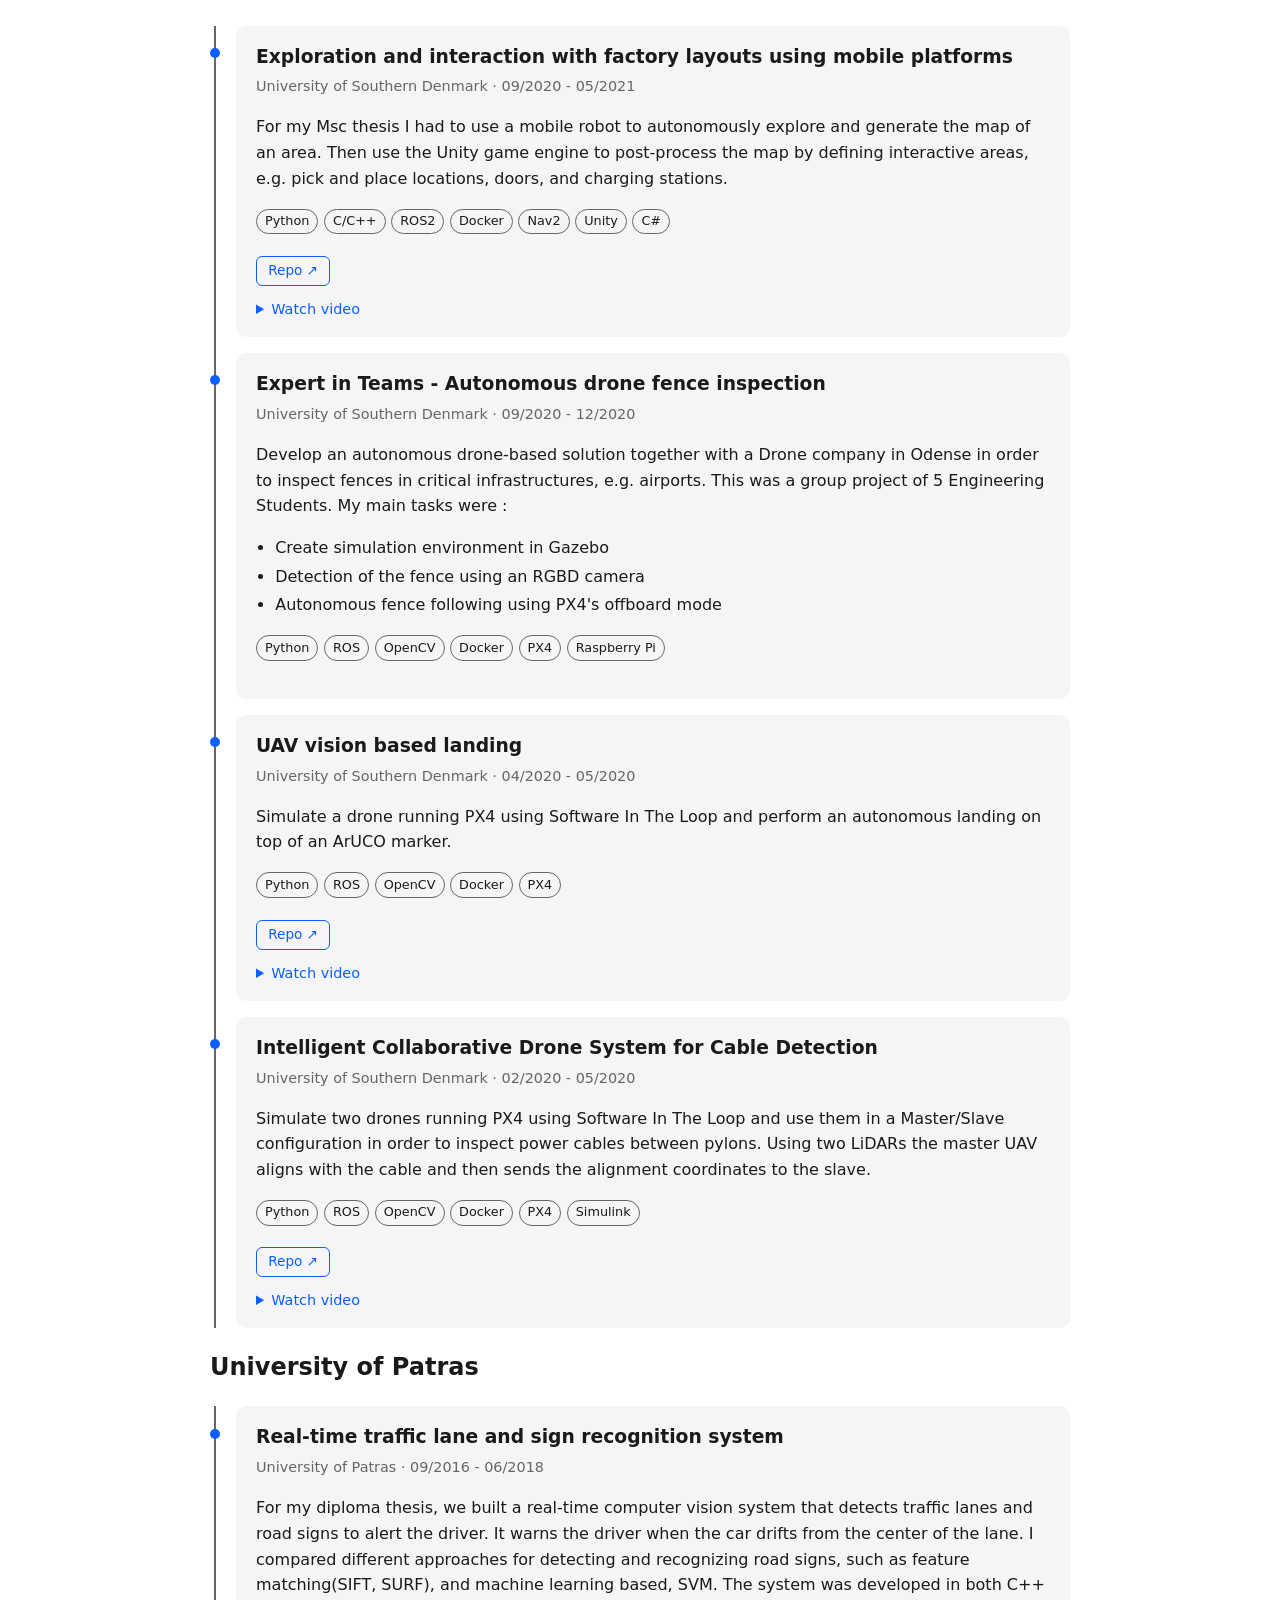
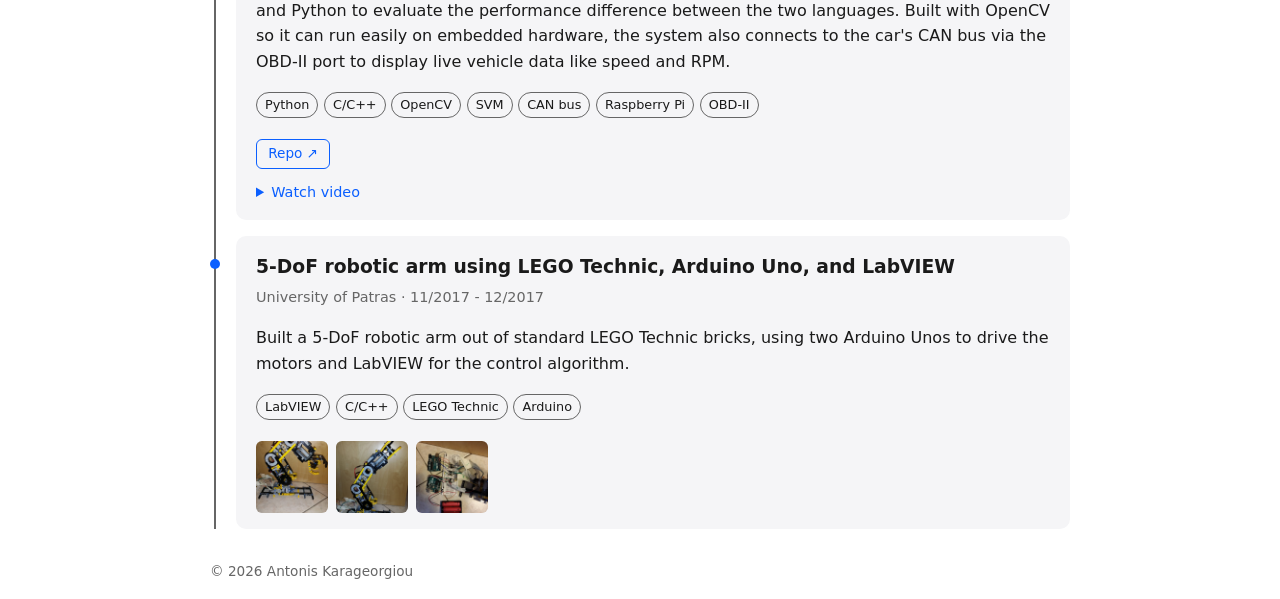
==== commit a48651ad: "deploy: antonikaras/cv-source@1c7e0dc8a90e118a65b3b8266142e8f15e5fda1e" ====
--- a/projects/index.html
+++ b/projects/index.html
@@ -475,7 +475,7 @@
   
     
     
-      <p>Designed the mechanical structure of our painting robot, Bobby, along with several helper components. Our robot design led to an international patent application.
+      <p>Co-Designed the mechanical structure of our painting robot, Bobby, along with several helper components. Our robot design led to an international patent application.
 </p>
     
   
@@ -853,6 +853,225 @@
 
   
 
+  
+
+  
+</article>
+
+      
+    </div>
+  
+
+  
+  
+  
+    
+    
+    
+    
+    
+
+    <h2 id="sdu-projects">SDU</h2>
+    <div class="stack">
+      
+        
+
+
+
+
+
+<article class="card">
+  <h3>Exploration and interaction with factory layouts using mobile platforms</h3>
+  
+  <p class="meta">University of Southern Denmark · 09/2020 - 05/2021</p>
+
+  
+  
+    
+    
+      <p>For my Msc thesis I had to use a mobile robot to autonomously explore and generate the map of an area. Then use the Unity game engine to post‐process the map by defining interactive areas, e.g. pick and place locations, doors, and charging stations.
+</p>
+    
+  
+
+  
+    
+  
+
+  <p class="tags"><span>Python</span><span>C/C++</span><span>ROS2</span><span>Docker</span><span>Nav2</span><span>Unity</span><span>C#</span></p>
+
+  
+  <p class="links">
+    
+      
+        
+          <a href="https://github.com/antonikaras/thesis_docker" target="_blank" rel="noopener noreferrer">Repo ↗</a>
+        
+      
+    
+      
+        
+      
+    
+  </p>
+  
+
+  
+  <details class="video-box" ontoggle="if(this.open){var f=this.querySelector('iframe[data-src]');if(f){f.src=f.dataset.src;f.removeAttribute('data-src');}}">
+    <summary>Watch video</summary>
+    
+    <iframe class="video" data-src="https://www.youtube-nocookie.com/embed/qpvsgCzYTwA"
+            title="Exploration and interaction with factory layouts using mobile platforms video" allowfullscreen></iframe>
+    
+  </details>
+  
+
+  
+</article>
+
+      
+        
+
+
+
+
+
+<article class="card">
+  <h3>Expert in Teams - Autonomous drone fence inspection</h3>
+  
+  <p class="meta">University of Southern Denmark · 09/2020 - 12/2020</p>
+
+  
+  
+    
+    
+      <p>Develop an autonomous drone-based solution together with a Drone company in Odense in order to inspect fences in critical infrastructures, e.g. airports. This was a group project of 5 Engineering Students. My main tasks were :
+</p>
+    
+  
+
+  
+    
+      <ul class="summary"><li>Create simulation environment in Gazebo</li><li>Detection of the fence using an RGBD camera</li><li>Autonomous fence following using PX4's offboard mode</li></ul>
+    
+  
+
+  <p class="tags"><span>Python</span><span>ROS</span><span>OpenCV</span><span>Docker</span><span>PX4</span><span>Raspberry Pi</span></p>
+
+  
+
+  
+
+  
+</article>
+
+      
+        
+
+
+
+
+
+<article class="card">
+  <h3>UAV vision based landing</h3>
+  
+  <p class="meta">University of Southern Denmark · 04/2020 - 05/2020</p>
+
+  
+  
+    
+    
+      <p>Simulate a drone running PX4 using Software In The Loop and perform an autonomous landing on top of an ArUCO marker.
+</p>
+    
+  
+
+  
+    
+  
+
+  <p class="tags"><span>Python</span><span>ROS</span><span>OpenCV</span><span>Docker</span><span>PX4</span></p>
+
+  
+  <p class="links">
+    
+      
+        
+          <a href="https://github.com/antonikaras/uav_mavros_simulation" target="_blank" rel="noopener noreferrer">Repo ↗</a>
+        
+      
+    
+      
+        
+      
+    
+  </p>
+  
+
+  
+  <details class="video-box" ontoggle="if(this.open){var f=this.querySelector('iframe[data-src]');if(f){f.src=f.dataset.src;f.removeAttribute('data-src');}}">
+    <summary>Watch video</summary>
+    
+    <iframe class="video" data-src="https://www.youtube-nocookie.com/embed/k1WqiE6d8TA"
+            title="UAV vision based landing video" allowfullscreen></iframe>
+    
+  </details>
+  
+
+  
+</article>
+
+      
+        
+
+
+
+
+
+<article class="card">
+  <h3>Intelligent Collaborative Drone System for Cable Detection</h3>
+  
+  <p class="meta">University of Southern Denmark · 02/2020 - 05/2020</p>
+
+  
+  
+    
+    
+      <p>Simulate two drones running PX4 using Software In The Loop and use them in a Master/Slave configuration in order to inspect power cables between pylons. Using two LiDARs the master UAV aligns with the cable and then sends the alignment coordinates to the slave. 
+</p>
+    
+  
+
+  
+    
+  
+
+  <p class="tags"><span>Python</span><span>ROS</span><span>OpenCV</span><span>Docker</span><span>PX4</span><span>Simulink</span></p>
+
+  
+  <p class="links">
+    
+      
+        
+          <a href="https://github.com/antonikaras/drone_cable_detection" target="_blank" rel="noopener noreferrer">Repo ↗</a>
+        
+      
+    
+      
+        
+      
+    
+  </p>
+  
+
+  
+  <details class="video-box" ontoggle="if(this.open){var f=this.querySelector('iframe[data-src]');if(f){f.src=f.dataset.src;f.removeAttribute('data-src');}}">
+    <summary>Watch video</summary>
+    
+    <iframe class="video" data-src="https://www.youtube-nocookie.com/embed/MYW7WCP0Eoc"
+            title="Intelligent Collaborative Drone System for Cable Detection video" allowfullscreen></iframe>
+    
+  </details>
   
 
   
